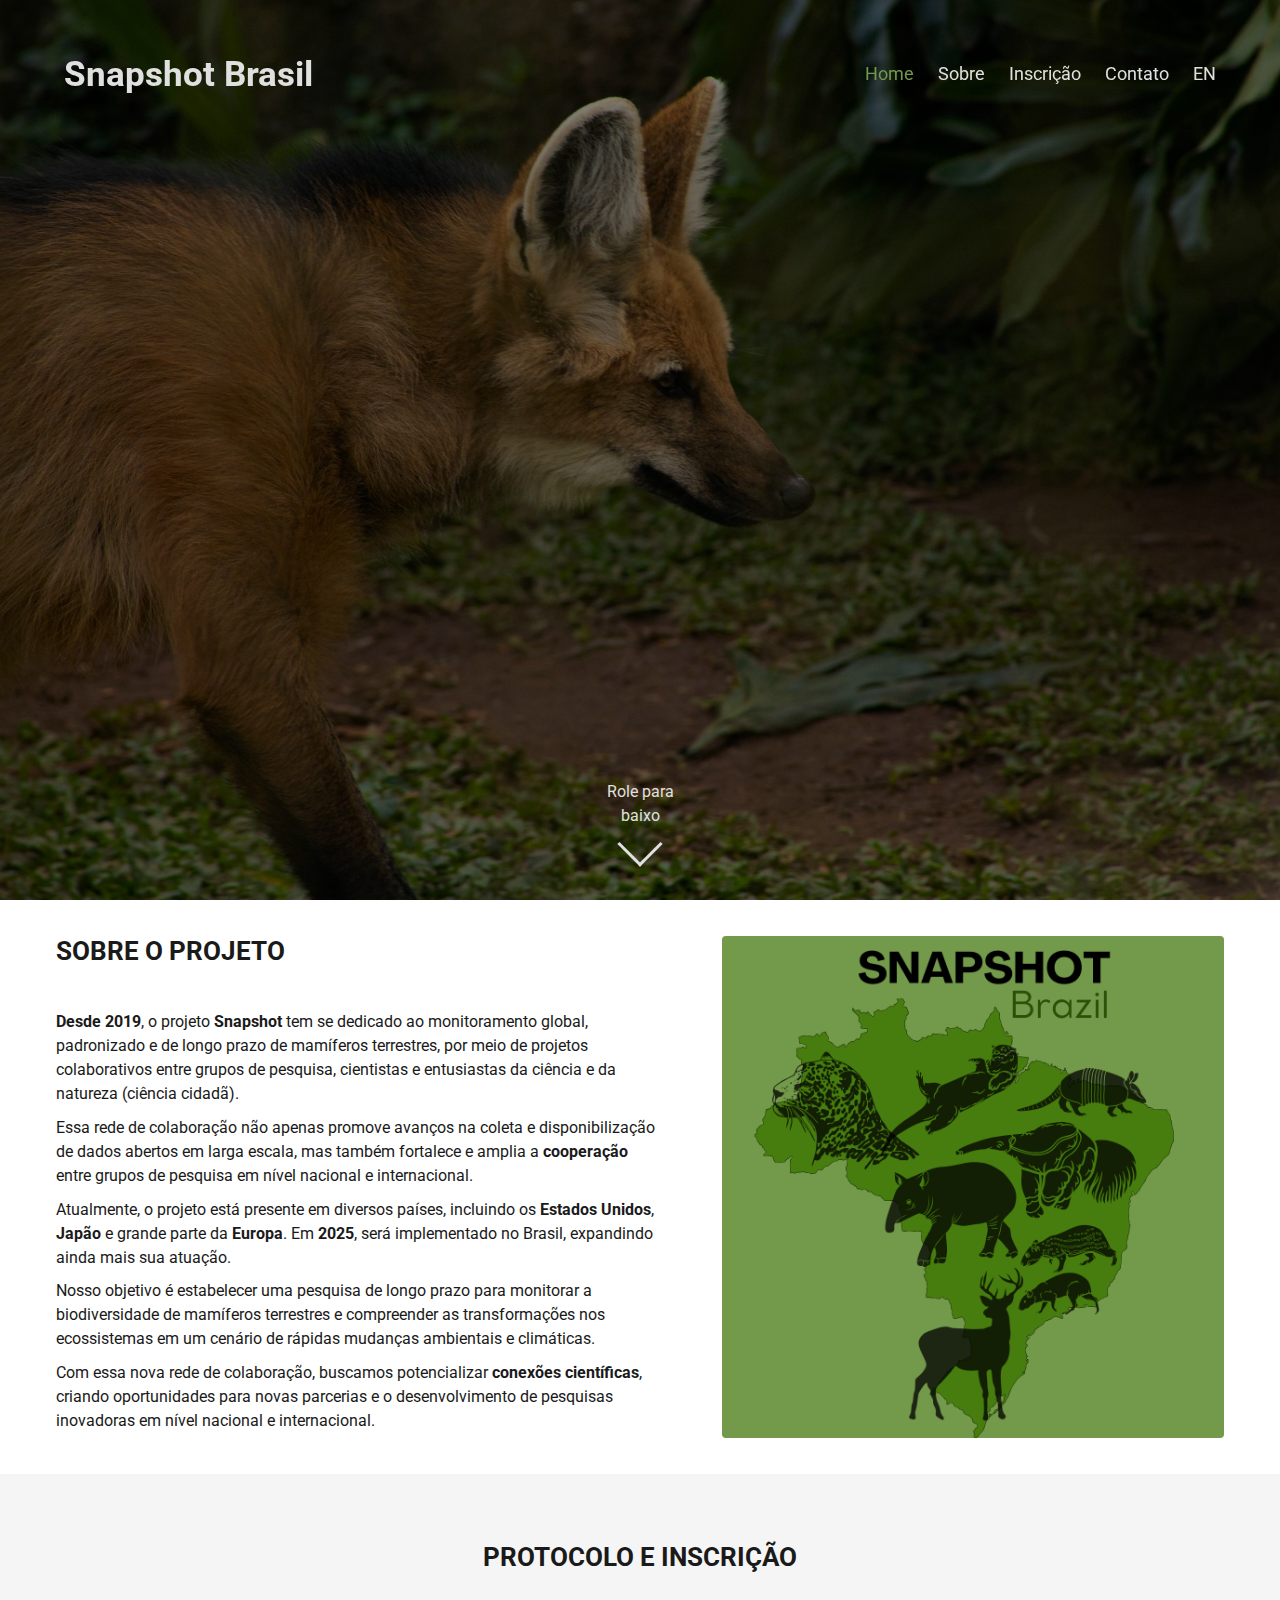
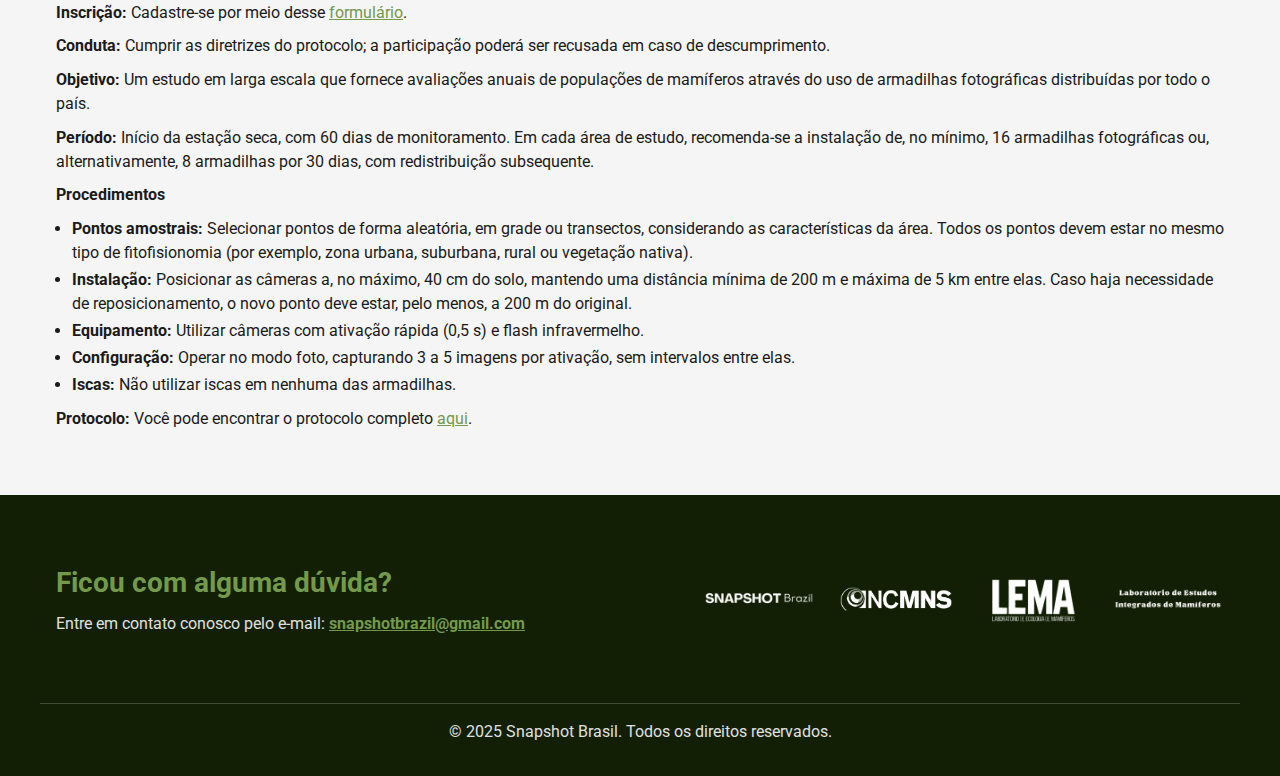
==== index.html @ 3afb4d17 "first commit" ====
<!DOCTYPE html>
<html lang="pt-br">
<head>
  <meta charset="UTF-8">
  <meta name="viewport" content="width=device-width, initial-scale=1.0">
  <link rel="stylesheet" href="style.css">
  <link rel="stylesheet" href="https://cdnjs.cloudflare.com/ajax/libs/font-awesome/6.0.0/css/all.min.css">
  <link rel="shortcut icon" href="images/favicon/favicon.ico" type="image/x-icon">
  <title>Snapshot Brasil</title>
</head>
<body>
  <header>
    <nav>
      <div class="nav-top">
        <h1>Snapshot Brasil</h1>
        <label for="nav-toggle" class="menu-toggle">
          <i class="fa-solid fa-bars"></i>
        </label>
      </div>
      <input type="checkbox" id="nav-toggle" class="nav-toggle-checkbox">
      <div class="dropdown-overlay"></div>
      <div class="menu">
        <a href="#home">Home</a>
        <a href="#about">Sobre</a>
        <a href="#signup">Inscrição</a>
        <!-- <a href="#gallery">Galeria</a> -->
        <a href="#footer">Contato</a>
        <a href="index_en.html">EN</a>
      </div>
    </nav>
  </header>

  <!-- Banner -->
  <section id="home">
    <a href="#about" class="scroll-down" aria-label="Scroll down to about section">
      <span class="text">Role para baixo</span>
      <span class="arrow"></span>
    </a>          
  </section>

  <!-- Mainly content -->
  <main>
    <!-- About -->
    <section id="about">
      <div class="about-container container">
        <div class="about-content">
          <h2>Sobre o projeto</h2>
          <div>
            <p>
              <strong>Desde 2019</strong>, o projeto <strong>Snapshot</strong> tem se dedicado ao monitoramento global, padronizado e de longo prazo de mamíferos terrestres, por meio de projetos colaborativos entre grupos de pesquisa, cientistas e entusiastas da ciência e da natureza (ciência cidadã).
            </p>
            <p>
              Essa rede de colaboração não apenas promove avanços na coleta e disponibilização de dados abertos em larga escala, mas também fortalece e amplia a <strong>cooperação</strong> entre grupos de pesquisa em nível nacional e internacional.
            </p>
            <p>
              Atualmente, o projeto está presente em diversos países, incluindo os <strong>Estados Unidos</strong>, <strong>Japão</strong> e grande parte da <strong>Europa</strong>. Em <strong>2025</strong>, será implementado no Brasil, expandindo ainda mais sua atuação.
            </p>
            <p>
              Nosso objetivo é estabelecer uma pesquisa de longo prazo para monitorar a biodiversidade de mamíferos terrestres e compreender as transformações nos ecossistemas em um cenário de rápidas mudanças ambientais e climáticas.
            </p>
            <p>
              Com essa nova rede de colaboração, buscamos potencializar <strong>conexões científicas</strong>, criando oportunidades para novas parcerias e o desenvolvimento de pesquisas inovadoras em nível nacional e internacional.
            </p>
          </div>
        </div>
        <div class="about-logo">
          <img src="images/logo.png" alt="Logo do Snapshot Brasil">
        </div>
      </div>
    </section>

    <!-- Signup -->
    <section id="signup">
      <div class="signup-container container">
        <h2>Protocolo e inscrição</h2>
        <div class="signup-content content">
          <p><strong>Inscrição:</strong> Cadastre-se por meio desse <a href="https://forms.gle/dPEEhrUv2pecX1sAA" target="_blank" rel="noopener noreferrer">formulário</a>.</p>
          <p><strong>Conduta:</strong> Cumprir as diretrizes do protocolo; a participação poderá ser recusada em caso de descumprimento.</p>
          <p><strong>Objetivo:</strong> Um estudo em larga escala que fornece avaliações anuais de populações de mamíferos através do uso de armadilhas fotográficas distribuídas por todo o país.</p>
          <p><strong>Período:</strong> Início da estação seca, com 60 dias de monitoramento. Em cada área de estudo, recomenda-se a instalação de, no mínimo, 16 armadilhas fotográficas ou, alternativamente, 8 armadilhas por 30 dias, com redistribuição subsequente.</p>
          <figure>
            <figcaption><strong>Procedimentos</strong></figcaption>
            <ul>
              <li><strong>Pontos amostrais:</strong> Selecionar pontos de forma aleatória, em grade ou transectos, considerando as características da área. Todos os pontos devem estar no mesmo tipo de fitofisionomia (por exemplo, zona urbana, suburbana, rural ou vegetação nativa).</li>
              <li><strong>Instalação:</strong> Posicionar as câmeras a, no máximo, 40 cm do solo, mantendo uma distância mínima de 200 m e máxima de 5 km entre elas. Caso haja necessidade de reposicionamento, o novo ponto deve estar, pelo menos, a 200 m do original.</li>
              <li><strong>Equipamento:</strong> Utilizar câmeras com ativação rápida (0,5 s) e flash infravermelho.</li>
              <li><strong>Configuração:</strong> Operar no modo foto, capturando 3 a 5 imagens por ativação, sem intervalos entre elas.</li>
              <li><strong>Iscas:</strong> Não utilizar iscas em nenhuma das armadilhas.</li>
            </ul>
          </figure>
          <p><strong>Protocolo:</strong> Você pode encontrar o protocolo completo <a href="protocol.html" target="_blank" rel="noopener noreferrer">aqui</a>.</p>
        </div>
      </div>
    </section>

    <!-- Gallery -->
    <!-- <section id="gallery">
      <div class="gallery-container container">
        <h2>Galeria</h2>
        <div class="gallery-content content">
          <div class="gallery-item">
            <img src="images/puma_camera_trap.jpeg" alt="Armadilha fotográfica - Puma">
            <span class="gallery-label">Puma</span>
          </div>
        </div>
      </div>
    </section> -->

    <footer id="footer">
      <div class="footer-content">
        <div class="footer-contact">
          <h2>Ficou com alguma dúvida?</h2>
          <p>
            Entre em contato conosco pelo e-mail:
            <a href="mailto:snapshotbrazil@gmail.com">snapshotbrazil@gmail.com</a>
          </p>
        </div>
        <div class="footer-logos">
          <img src="images/snapshot.png" alt="Snapshot Brasil">
          <img src="images/ncmns.png" alt="North Carolina Museum">
          <img src="images/lema.png" alt="Laboratório de Ecologia de Mamíferos">
          <img src="images/leim.png" alt="Laboratório de Estudos Integrados de Mamíferos">
        </div>
      </div>
      <div class="footer-copy container">
        <p>&copy; 2025 Snapshot Brasil. Todos os direitos reservados.</p>
      </div>
    </footer>
  </main>
  <script src="script.js"></script>
</body>
</html>
---- style.css ----
@import url('https://fonts.googleapis.com/css2?family=Roboto:ital,wght@0,100..900;1,100..900&display=swap');

/*=============================================================================
  VARIABLES & GLOBAL STYLES
=============================================================================*/
:root {
  /* Typography */
  --font: 'Roboto', 'Open Sans', sans-serif;
  --fs-base: 1rem;
  --fw-base: 400;
  --lh-base: 1.5;

  /* Colors (Brazil Forest Theme) */
  --bg-light: #fff;
  --bg-light-2: #f5f5f5;
  --bg-dark: #333;
  --text-dark: #1a1a1a;
  --text-muted: #e0e0e0;
  --forest-dark: #121F04;       /* Deep forest green */
  --forest-mid: #1F6B1F;        /* Mid-tone green */
  --forest-light: #73994B;      /* Lighter forest green */
  --accent: #A3C586;            /* Vibrant accent from nature */

  /* Semantic */
  --success: #10b981;
  --warning: #f59e0b;
  --error: #ef4444;
  --info: #3b82f6;

  /* Effects */
  --shadow: 0 0.25rem 0.375rem rgba(0, 0, 0, 0.1);
  --transition: 0.5s ease-in-out;
}

*, *::before, *::after {
  margin: 0;
  padding: 0;
  box-sizing: border-box;
  scroll-behavior: smooth;
  transition: var(--transition);
}

body {
  font: var(--fw-base) var(--fs-base)/var(--lh-base) var(--font);
  color: var(--text-dark);
  background: var(--bg-light);
}

/*=============================================================================
  HEADER & NAVIGATION (FULL-WIDTH)
=============================================================================*/

header {
  position: fixed;
  top: 0;
  left: 0;
  width: 100%;
  padding: 2rem;
  z-index: 1000;
  background: transparent; /* Adjust as needed */
}

header nav {
  padding: 1rem 2rem;
  display: flex;
  justify-content: space-between;
  align-items: center;
}

header h1,
header nav a {
  color: var(--text-muted);
  text-decoration: none;
}

header nav a.active {
  color: var(--forest-light);
}

header h1 {
  font-size: 2.2rem;
}

.menu {
  display: flex;
  gap: 1.5rem;
}

.menu a {
  font-size: 1.1rem;
}

header.scrolled {
  background: var(--forest-dark);
  box-shadow: var(--shadow);
  padding: 0 2rem;
}

header.scrolled nav {
  justify-content: space-around;
}

header.scrolled h1 {
  font-size: 1.6rem;
}

/* Hide mobile toggle elements on larger screens */
.nav-toggle-checkbox,
.menu-toggle {
  display: none;
}

/* Overlay for blur effect */
.dropdown-overlay {
  position: fixed;
  top: 0;
  left: 0;
  width: 100vw;
  height: 100vh;
  backdrop-filter: blur(0); /* No blur by default */
  background: rgba(0, 0, 0, 0); /* Transparent by default */
  z-index: 900; /* Below header but above main content */
  pointer-events: none; /* Allows clicks to pass through */
  transition: backdrop-filter 0.3s ease, background 0.3s ease;
}

/* Prevent content from hiding behind the fixed header */
.main-content {
  padding-top: 5rem;
}

/*=============================================================================
  HOME / BANNER SECTION (FULL-WIDTH)
=============================================================================*/
#home {
  position: relative;
  height: 100vh;
  background: linear-gradient(rgba(0,0,0,0.5), rgba(0,0,0,0.5)), url("images/banner.jpg");
  background-attachment: fixed;
  background-position: center;
  background-repeat: no-repeat;
  background-size: cover;
}

.scroll-down {
  position: absolute;
  bottom: 2rem;
  left: 50%;
  transform: translateX(-50%);
  text-decoration: none;
  display: flex;
  flex-direction: column;
  align-items: center;
  color: var(--text-muted);
  font-weight: light;
}

.scroll-down .arrow {
  display: block;
  width: 2rem;
  height: 2rem;
  border-bottom: 3px solid currentColor;
  border-right: 3px solid currentColor;
  transform: rotate(45deg);
  margin-bottom: 0.5rem;
  animation: scrollDown 2s infinite;
}

.scroll-down .text {
  font-size: 1rem;
  max-width: 4.5rem;
  text-align: center;
  animation: fadeText 2s infinite;
}

@keyframes scrollDown {
  0% {
    transform: translateY(0) rotate(45deg);
    opacity: 1;
  }
  50% {
    opacity: 0.5;
  }
  100% {
    transform: translateY(1rem) rotate(45deg);
    opacity: 0;
  }
}

@keyframes fadeText {
  0%, 100% { opacity: 1; }
  50% { opacity: 0.8; }
}


/*=============================================================================
  CONTAINED SECTIONS
=============================================================================*/
.container {
  padding: 2rem 1rem;
  max-width: 75rem; /* Approximately 1200px if 1rem=16px */
  margin: 0 auto;
}

.container h2 {
  font-size: 1.6rem;
  text-transform: uppercase;
  margin-bottom: 1.5rem;
}

.content {
  width: 100%;
}


/* Link styles */
a {
  color: var(--forest-light);
  font-size: 1rem;
}

/*=============================================================================
  ABOUT SECTION
=============================================================================*/
.about-container {
  display: flex;
  flex-wrap: wrap;
  align-items: center;
  gap: 4rem;
}

.about-content {
  flex: 1 1 25rem;
  display: flex;
  flex-direction: column;
  gap: 1rem;
}

.about-content p {
  line-height: var(--lh-base);
  margin-bottom: 0.6rem;
}

.about-logo {
  flex: 1 1 18.75rem;
  display: flex;
  justify-content: center;
}

.about-logo img {
  max-width: 100%;
  border-radius: 0.25rem;
}

/*=============================================================================
  SIGNUP SECTION
=============================================================================*/

#signup {
  padding: 2rem 0;
  background-color: var(--bg-light-2);
}

.signup-container {
  display: flex;
  flex-direction: column;
  align-items: center;  
}

.signup-content, .signup-content figure {
  display: flex;
  flex-direction: column;
  gap: 0.6rem;
}

.signup-content ul {
  display: flex;
  flex-direction: column;
  gap: 0.2rem;
  margin-left: 1rem;
  line-height: var(--lh-base);
}

/*=============================================================================
  GAlLERY SECTION
=============================================================================*/

/* Gallery Section Base */
#gallery {
  padding: 2rem 0;
  background-color: var(--bg-light);
}

/* Gallery Container */
.gallery-container {
  display: flex;
  flex-direction: column;
  align-items: center;
}

/* Grid Layout for Gallery Items */
.gallery-content {
  display: grid;
  grid-template-columns: repeat(3, 1fr);
  gap: 0.4rem;
}

/* Gallery Item Wrapper */
.gallery-item {
  position: relative;
  overflow: hidden;
  border-radius: 0.25rem;
}

/* Image Styling with Zoom and Darken on Hover */
.gallery-item img {
  display: block;
  width: 100%;
  transition: transform 0.3s ease, filter 0.3s ease;
}

/* Label styling */
.gallery-label {
  position: absolute;
  bottom: 0;
  left: 0;
  width: 100%;
  margin: 0 0 1rem 1rem;
  color: var(--text-muted);
  font-size: 1.2rem;
  font-weight: bold;
  opacity: 0;
  transform: translateY(-200%);
  transition: opacity 0.3s ease, transform 0.3s ease;
}

/* Hover Effects: Image zooms and darkens, label appears */
.gallery-item:hover img {
  transform: scale(1.1);
  filter: brightness(0.6); /* Lower brightness darkens the image */
}

.gallery-item:hover .gallery-label {
  opacity: 1;
  transform: translateY(0);
}


/*=============================================================================
  CONTACT SECTION
=============================================================================*/

/* #contact {
  padding: 4rem 2rem;
  background-color: var(--bg-light);
}

.contact-container {
  display: flex;
  flex-direction: column;
  align-items: center;
} */


/*=============================================================================
  FOOTER
=============================================================================*/
/* footer {
  padding: 2rem;
  text-align: center;
  background: var(--forest-dark);
  color: var(--text-muted);
} */

/* Footer Base */
footer {
  background: var(--forest-dark);
  color: var(--text-muted);
  padding: 2rem 0 0;
}

/* Footer Content Layout */
.footer-content {
  display: flex;
  /* flex-wrap: wrap; */
  justify-content: space-between;
  align-items: center;
  max-width: 75rem;
  margin: 0 auto 2rem;
  padding: 1rem;
}

/* Contact Section */
.footer-contact {
  flex: 1 1 0;
}

.footer-contact h2 {
  font-size: 1.75rem;
  margin-bottom: 0.5rem;
  color: var(--forest-light);
}

.footer-contact p {
  font-size: 1rem;
  line-height: var(--lh-base);
}

.footer-contact a {
  color: var(--forest-light);
  font-weight: bold;
  text-decoration: underline;
  transition: color 0.3s;
}

.footer-contact a:hover {
  color: var(--accent);
}

/* Logos Section */
.footer-logos {
  display: flex;
  gap: 1.5rem;
  align-items: center;
  justify-content: center;
  flex-wrap: wrap;
}

.footer-logos img {
  max-width: 7rem;
  filter: brightness(0) invert(1); /* Optional: Makes logos adapt to dark background */
  transition: filter 0.3s;
}

/* .footer-logos img:hover {
  filter: brightness(1);
} */

/* Copyright */
.footer-copy {
  max-width: 75rem;
  margin: 0 auto;
  border-top: 1px solid rgba(255, 255, 255, 0.2);
  padding-top: 1rem;
  text-align: center;
}


/*=============================================================================
  RESPONSIVE DESIGN
=============================================================================*/

@media (max-width: 1024px) {
  .container {
    padding: 2rem 1rem;
  }

  /* ABOUT */
  #about {
    padding: 1rem 0;
  }

  .about-container {
    flex-direction: column;
    align-items: center;
    gap: 0.4rem;
  }

  .about-logo {
    max-width: 20rem;
  }

  /* FOOTER */
  .footer-content {
    flex-direction: column;
    gap: 1rem;
  }

  /* Logos Section */
  .footer-logos {
    gap: 1rem;
  }

  .footer-logos img {
    max-width: 8rem;
  }
}

@media (max-width: 860px) {
  /* Existing styles remain unchanged up to the overlay section */

  /* Top row: logo and bars icon side by side */
  .nav-top {
    width: 100%;
    display: flex;
    justify-content: space-between;
    align-items: center;
  }

  header nav {
    flex-direction: column;
    align-items: stretch;
    padding: .6rem 0;
  }

  header h1 {
    font-size: 1.8rem;
  }

  header.scrolled h1 {
    font-size: 1.4rem;
  }
  
  /* Show the hamburger icon on mobile */
  .menu-toggle {
    display: block;
    font-size: 1.8rem;
    cursor: pointer;
    color: var(--text-muted);
  }
  
  /* Animate dropdown menu from top to bottom */
  .menu {
    flex-direction: column;
    width: 100%;
    gap: 0;
    overflow: hidden;
    max-height: 0;
    opacity: 0;
    transform: translateY(-20px);
    transition: opacity 0.3s ease, transform 0.3s ease, max-height 0.3s ease;
  }
  
  .menu a {
    padding: 1rem;
    border-top: 1px solid rgba(255, 255, 255, 0.1);
  }
  
  /* When the checkbox is checked, expand the menu */
  .nav-toggle-checkbox:checked ~ .menu {
    opacity: 1;
    margin-top: 1rem;
    transform: translateY(0);
    max-height: 500px; /* sufficiently large to show all items */
  }
  
  @keyframes fadeIn {
    from { opacity: 0; }
    to   { opacity: 1; }
  }

  /* Remaining media query styles (e.g., gallery, footer) remain unchanged */

  .container {
    padding: 1.2rem 0.8rem;
  }

  .container h2 {
    text-align: center;
  }

  /* GALLERY */

  #gallery {
    background-color: var(--bg-light);
  }

  .gallery-container {
    margin: 1rem 0;
  }

  .gallery-content {
    grid-template-columns: repeat(2, 1fr);
  }

  .gallery-item {
    max-width: 100%;
  }

  /* FOOTER */
  .footer-content {
    flex-direction: column;
    gap: 1rem;
  }

  /* Logos Section */
  .footer-logos {
    gap: 1rem;
  }

  .footer-logos img {
    max-width: 6rem;
  }
}
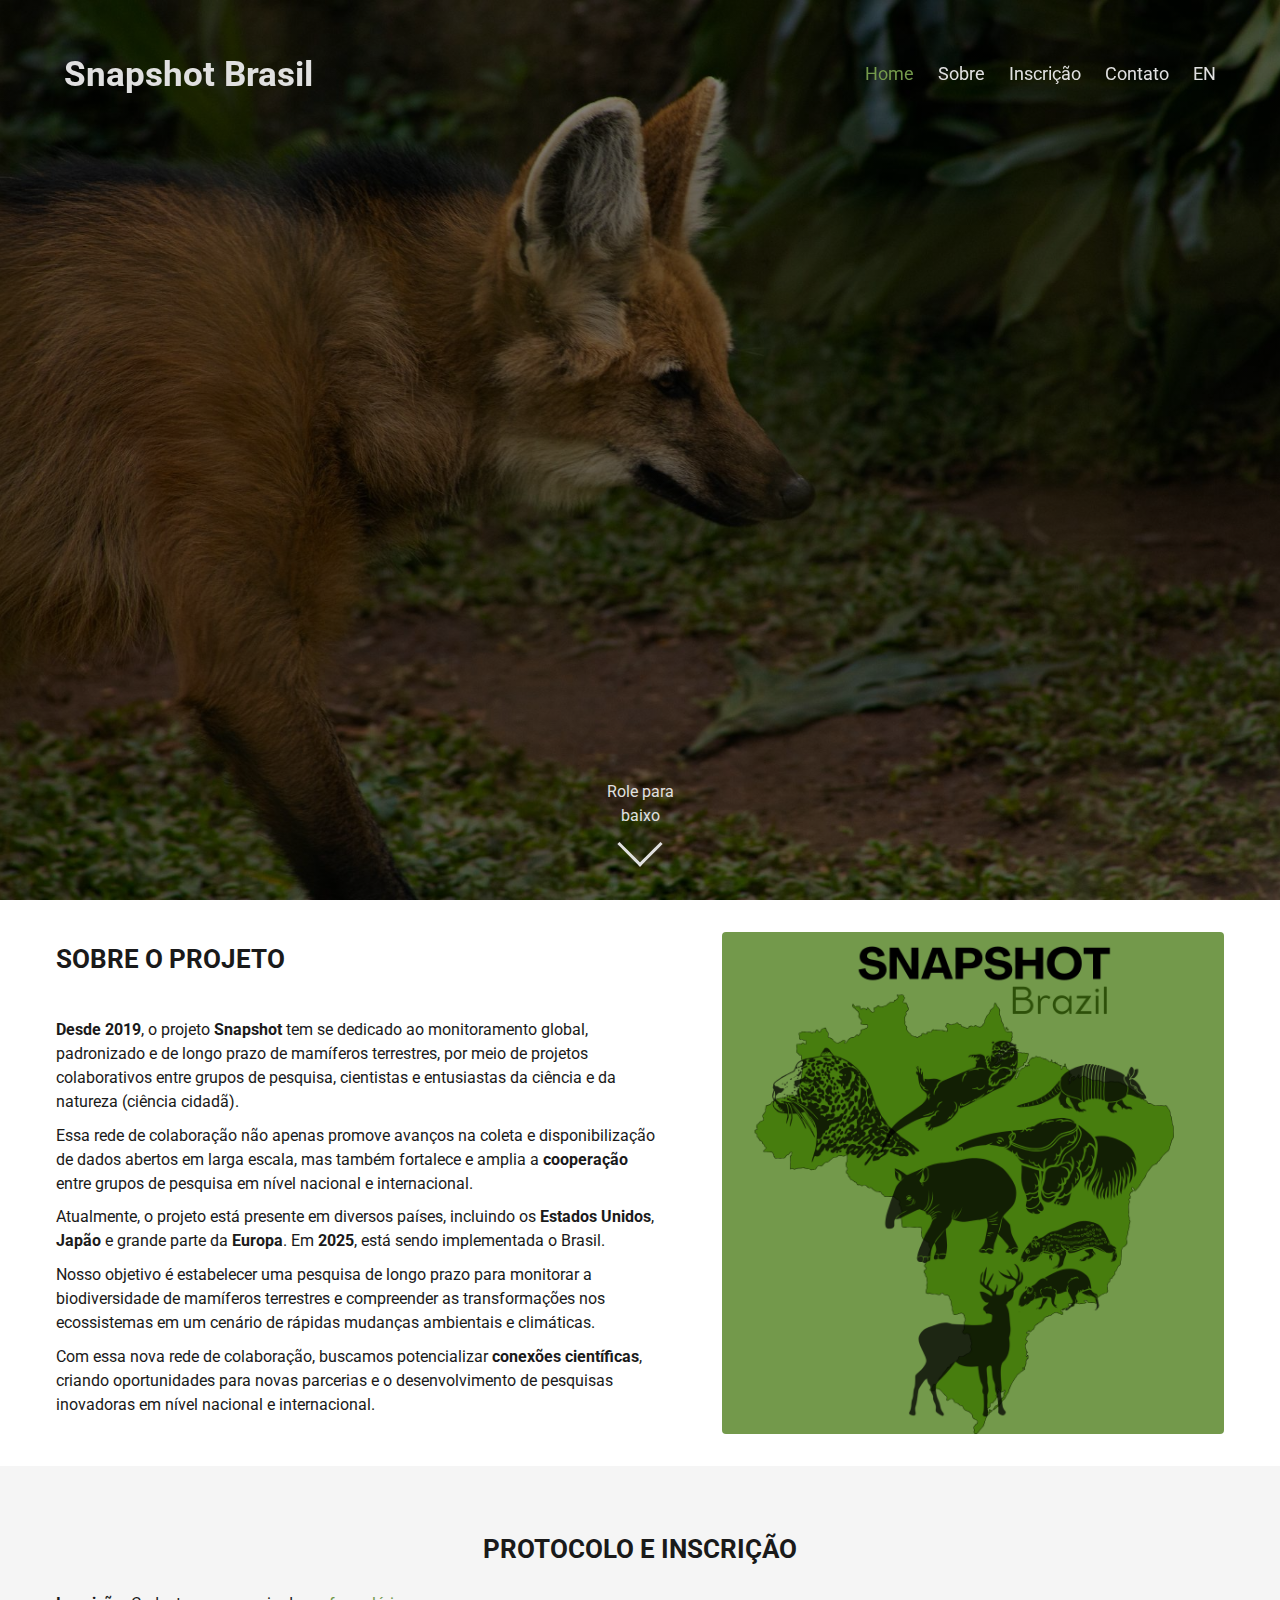
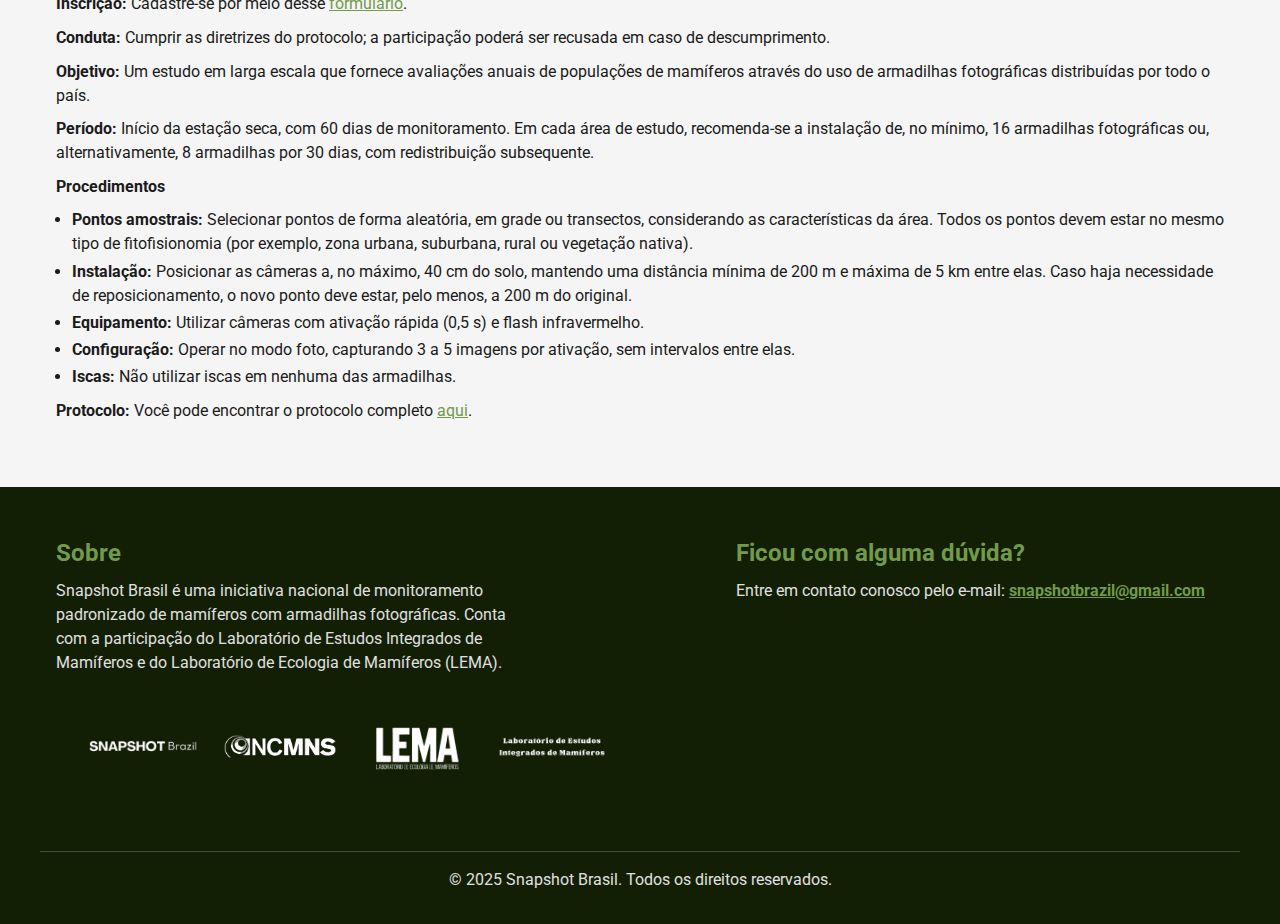
==== commit 3b49bf4d: "Adding the about section on the footer" ====
--- a/index.html
+++ b/index.html
@@ -53,7 +53,7 @@
               Essa rede de colaboração não apenas promove avanços na coleta e disponibilização de dados abertos em larga escala, mas também fortalece e amplia a <strong>cooperação</strong> entre grupos de pesquisa em nível nacional e internacional.
             </p>
             <p>
-              Atualmente, o projeto está presente em diversos países, incluindo os <strong>Estados Unidos</strong>, <strong>Japão</strong> e grande parte da <strong>Europa</strong>. Em <strong>2025</strong>, será implementado no Brasil, expandindo ainda mais sua atuação.
+              Atualmente, o projeto está presente em diversos países, incluindo os <strong>Estados Unidos</strong>, <strong>Japão</strong> e grande parte da <strong>Europa</strong>. Em <strong>2025</strong>, está sendo implementada o Brasil.
             </p>
             <p>
               Nosso objetivo é estabelecer uma pesquisa de longo prazo para monitorar a biodiversidade de mamíferos terrestres e compreender as transformações nos ecossistemas em um cenário de rápidas mudanças ambientais e climáticas.
@@ -108,18 +108,24 @@
 
     <footer id="footer">
       <div class="footer-content">
+        <div class="footer-info">
+          <div class="footer-about">
+            <h2>Sobre</h2>
+            <p>Snapshot Brasil é uma iniciativa nacional de monitoramento padronizado de mamíferos com armadilhas fotográficas. Conta com a participação do Laboratório de Estudos Integrados de Mamíferos e do Laboratório de Ecologia de Mamíferos (LEMA).</p>
+          </div>
+          <div class="footer-logos">
+            <img src="images/snapshot.png" alt="Snapshot Brasil">
+            <img src="images/ncmns.png" alt="North Carolina Museum">
+            <img src="images/lema.png" alt="Laboratório de Ecologia de Mamíferos">
+            <img src="images/leim.png" alt="Laboratório de Estudos Integrados de Mamíferos">
+          </div>
+        </div>
         <div class="footer-contact">
           <h2>Ficou com alguma dúvida?</h2>
           <p>
             Entre em contato conosco pelo e-mail:
             <a href="mailto:snapshotbrazil@gmail.com">snapshotbrazil@gmail.com</a>
           </p>
-        </div>
-        <div class="footer-logos">
-          <img src="images/snapshot.png" alt="Snapshot Brasil">
-          <img src="images/ncmns.png" alt="North Carolina Museum">
-          <img src="images/lema.png" alt="Laboratório de Ecologia de Mamíferos">
-          <img src="images/leim.png" alt="Laboratório de Estudos Integrados de Mamíferos">
         </div>
       </div>
       <div class="footer-copy container">
--- a/style.css
+++ b/style.css
@@ -382,21 +382,41 @@
 /* Footer Content Layout */
 .footer-content {
   display: flex;
-  /* flex-wrap: wrap; */
   justify-content: space-between;
-  align-items: center;
   max-width: 75rem;
   margin: 0 auto 2rem;
   padding: 1rem;
+  gap: 6rem;
+}
+
+/* Info Section */
+.footer-info {
+  flex: 0 0 50%;
+  display: flex;
+  flex-direction: column;
+  gap: 1rem;
+}
+
+.footer-info .footer-about {
+  flex: 1 1 auto;
+  display: flex;
+  flex-direction: column;
+  width: 80%;
+}
+
+.footer-info .footer-about h2 {
+  font-size: 1.5rem;
+  margin-bottom: 0.5rem;
+  color: var(--forest-light);
 }
 
 /* Contact Section */
 .footer-contact {
-  flex: 1 1 0;
+  flex: 1 1 50%;
 }
 
 .footer-contact h2 {
-  font-size: 1.75rem;
+  font-size: 1.5rem;
   margin-bottom: 0.5rem;
   color: var(--forest-light);
 }
@@ -474,6 +494,10 @@
   .footer-content {
     flex-direction: column;
     gap: 1rem;
+  }
+
+  .footer-info .footer-about {
+    width: 100%;
   }
 
   /* Logos Section */
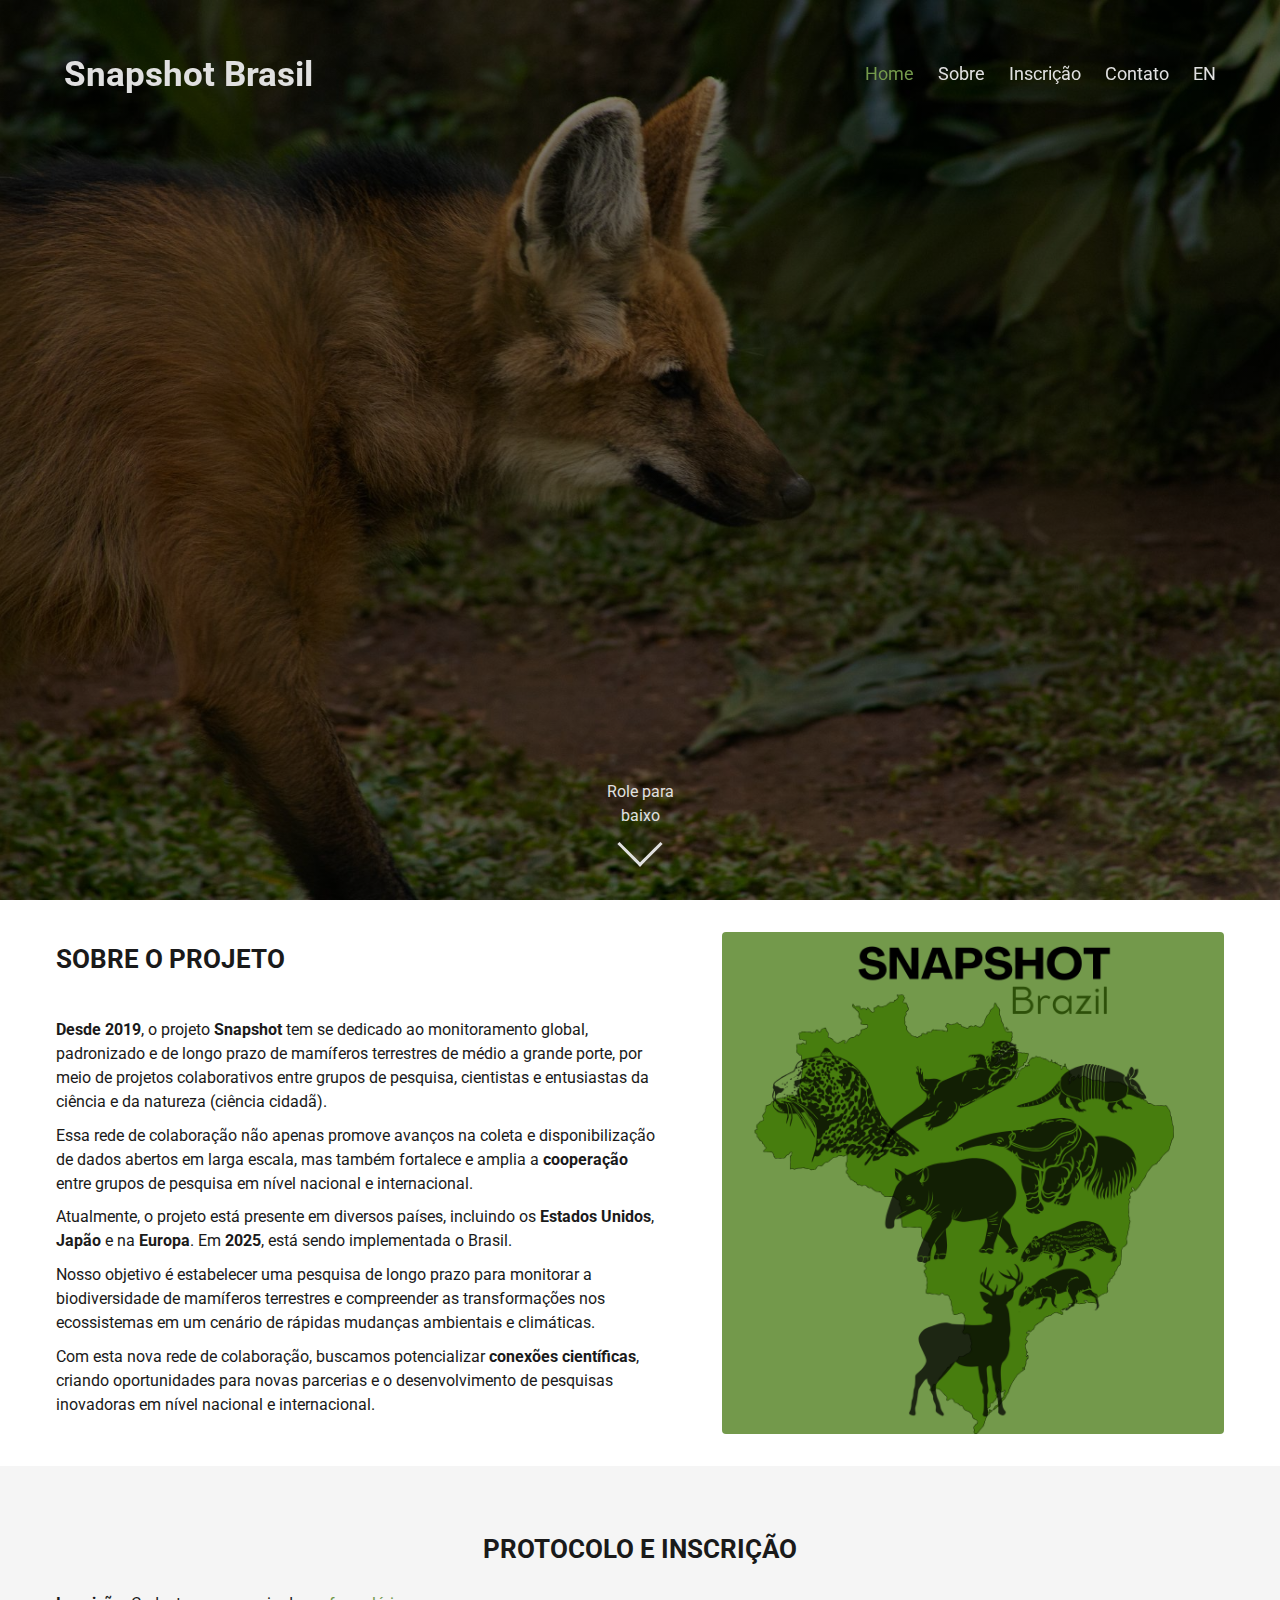
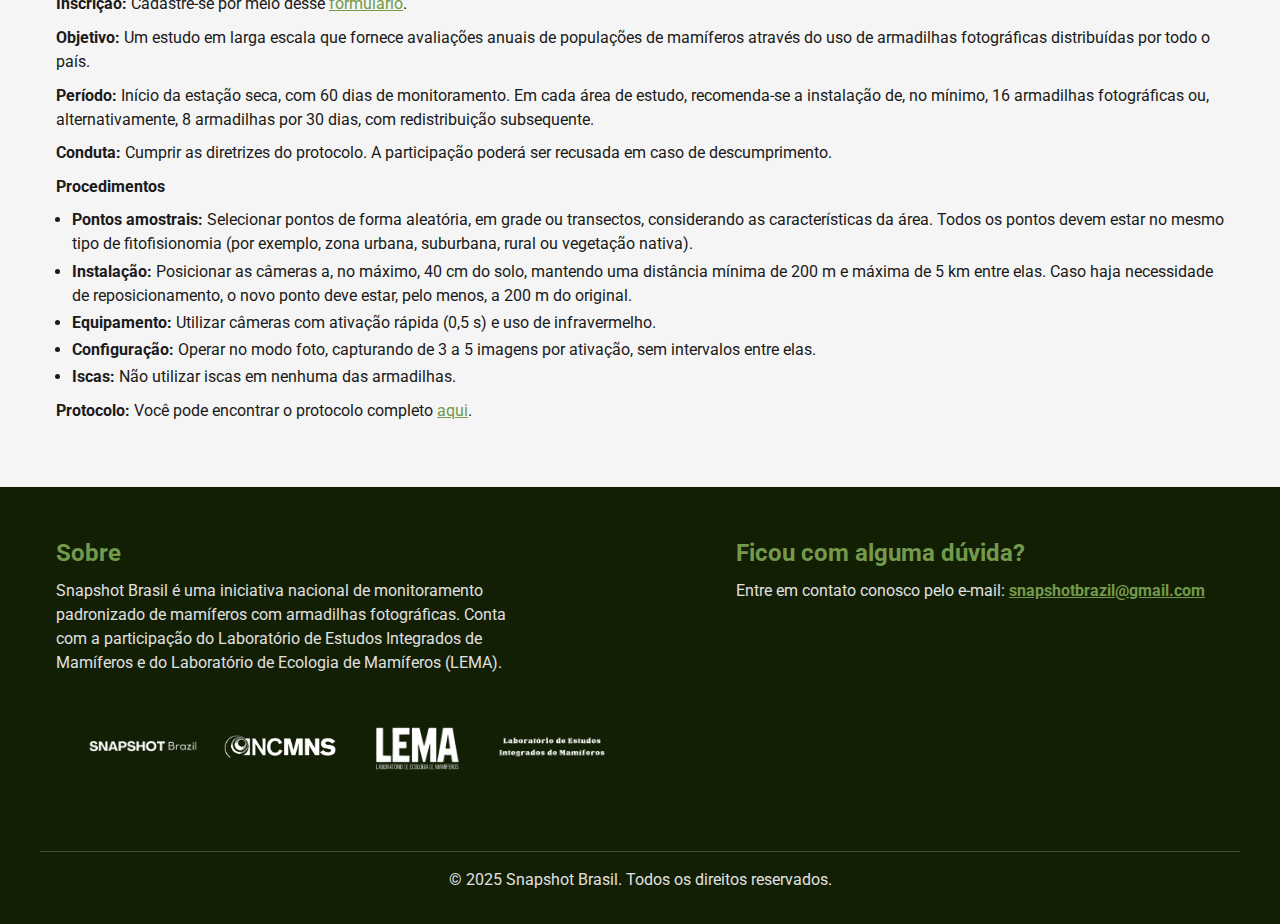
==== commit da1c98c5: "Update index.html" ====
--- a/index.html
+++ b/index.html
@@ -47,19 +47,19 @@
           <h2>Sobre o projeto</h2>
           <div>
             <p>
-              <strong>Desde 2019</strong>, o projeto <strong>Snapshot</strong> tem se dedicado ao monitoramento global, padronizado e de longo prazo de mamíferos terrestres, por meio de projetos colaborativos entre grupos de pesquisa, cientistas e entusiastas da ciência e da natureza (ciência cidadã).
+              <strong>Desde 2019</strong>, o projeto <strong>Snapshot</strong> tem se dedicado ao monitoramento global, padronizado e de longo prazo de mamíferos terrestres de médio a grande porte, por meio de projetos colaborativos entre grupos de pesquisa, cientistas e entusiastas da ciência e da natureza (ciência cidadã).
             </p>
             <p>
               Essa rede de colaboração não apenas promove avanços na coleta e disponibilização de dados abertos em larga escala, mas também fortalece e amplia a <strong>cooperação</strong> entre grupos de pesquisa em nível nacional e internacional.
             </p>
             <p>
-              Atualmente, o projeto está presente em diversos países, incluindo os <strong>Estados Unidos</strong>, <strong>Japão</strong> e grande parte da <strong>Europa</strong>. Em <strong>2025</strong>, está sendo implementada o Brasil.
+              Atualmente, o projeto está presente em diversos países, incluindo os <strong>Estados Unidos</strong>, <strong>Japão</strong> e na <strong>Europa</strong>. Em <strong>2025</strong>, está sendo implementada o Brasil.
             </p>
             <p>
               Nosso objetivo é estabelecer uma pesquisa de longo prazo para monitorar a biodiversidade de mamíferos terrestres e compreender as transformações nos ecossistemas em um cenário de rápidas mudanças ambientais e climáticas.
             </p>
             <p>
-              Com essa nova rede de colaboração, buscamos potencializar <strong>conexões científicas</strong>, criando oportunidades para novas parcerias e o desenvolvimento de pesquisas inovadoras em nível nacional e internacional.
+              Com esta nova rede de colaboração, buscamos potencializar <strong>conexões científicas</strong>, criando oportunidades para novas parcerias e o desenvolvimento de pesquisas inovadoras em nível nacional e internacional.
             </p>
           </div>
         </div>
@@ -75,16 +75,16 @@
         <h2>Protocolo e inscrição</h2>
         <div class="signup-content content">
           <p><strong>Inscrição:</strong> Cadastre-se por meio desse <a href="https://forms.gle/dPEEhrUv2pecX1sAA" target="_blank" rel="noopener noreferrer">formulário</a>.</p>
-          <p><strong>Conduta:</strong> Cumprir as diretrizes do protocolo; a participação poderá ser recusada em caso de descumprimento.</p>
           <p><strong>Objetivo:</strong> Um estudo em larga escala que fornece avaliações anuais de populações de mamíferos através do uso de armadilhas fotográficas distribuídas por todo o país.</p>
           <p><strong>Período:</strong> Início da estação seca, com 60 dias de monitoramento. Em cada área de estudo, recomenda-se a instalação de, no mínimo, 16 armadilhas fotográficas ou, alternativamente, 8 armadilhas por 30 dias, com redistribuição subsequente.</p>
+          <p><strong>Conduta:</strong> Cumprir as diretrizes do protocolo. A participação poderá ser recusada em caso de descumprimento.</p>
           <figure>
             <figcaption><strong>Procedimentos</strong></figcaption>
             <ul>
               <li><strong>Pontos amostrais:</strong> Selecionar pontos de forma aleatória, em grade ou transectos, considerando as características da área. Todos os pontos devem estar no mesmo tipo de fitofisionomia (por exemplo, zona urbana, suburbana, rural ou vegetação nativa).</li>
               <li><strong>Instalação:</strong> Posicionar as câmeras a, no máximo, 40 cm do solo, mantendo uma distância mínima de 200 m e máxima de 5 km entre elas. Caso haja necessidade de reposicionamento, o novo ponto deve estar, pelo menos, a 200 m do original.</li>
-              <li><strong>Equipamento:</strong> Utilizar câmeras com ativação rápida (0,5 s) e flash infravermelho.</li>
-              <li><strong>Configuração:</strong> Operar no modo foto, capturando 3 a 5 imagens por ativação, sem intervalos entre elas.</li>
+              <li><strong>Equipamento:</strong> Utilizar câmeras com ativação rápida (0,5 s) e uso de infravermelho.</li>
+              <li><strong>Configuração:</strong> Operar no modo foto, capturando de 3 a 5 imagens por ativação, sem intervalos entre elas.</li>
               <li><strong>Iscas:</strong> Não utilizar iscas em nenhuma das armadilhas.</li>
             </ul>
           </figure>
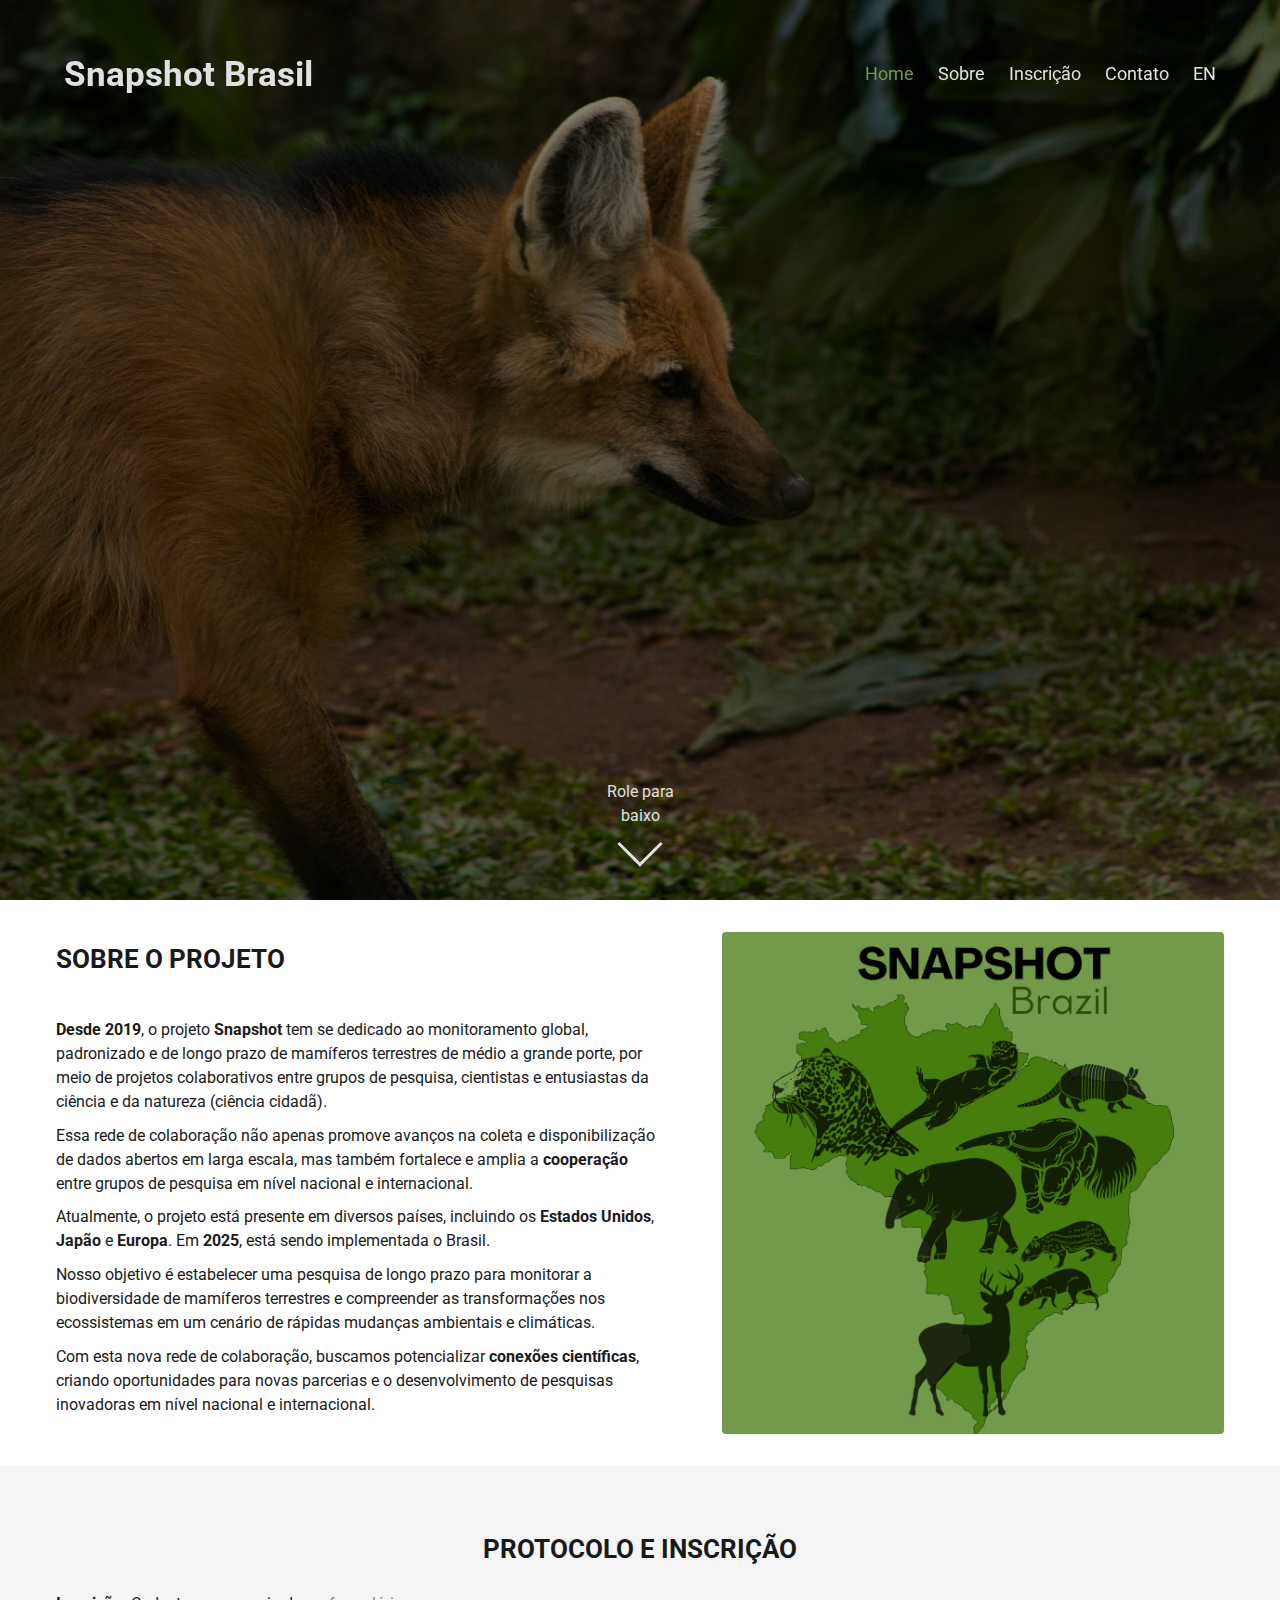
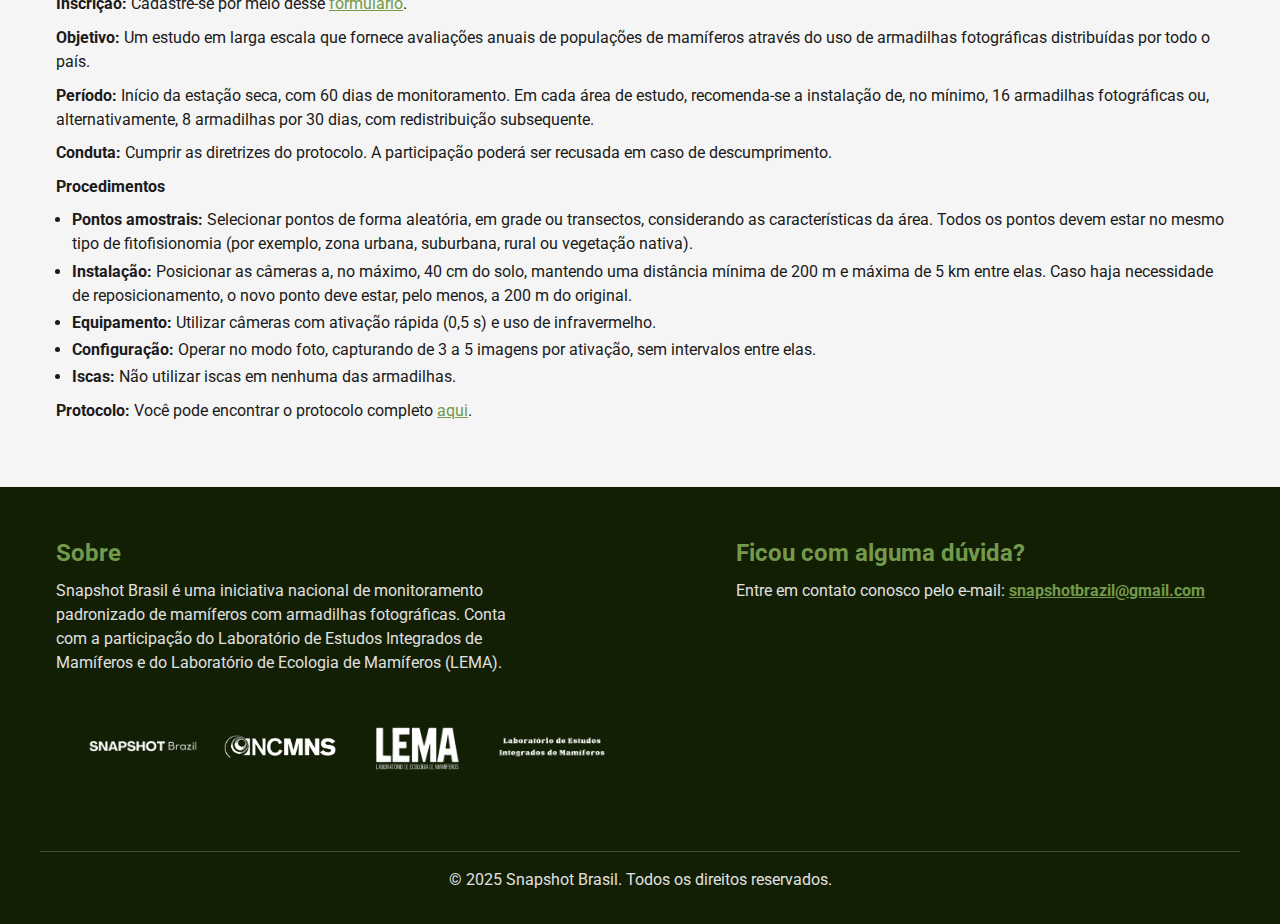
==== commit 5501b1a8: "Update index.html" ====
--- a/index.html
+++ b/index.html
@@ -53,7 +53,7 @@
               Essa rede de colaboração não apenas promove avanços na coleta e disponibilização de dados abertos em larga escala, mas também fortalece e amplia a <strong>cooperação</strong> entre grupos de pesquisa em nível nacional e internacional.
             </p>
             <p>
-              Atualmente, o projeto está presente em diversos países, incluindo os <strong>Estados Unidos</strong>, <strong>Japão</strong> e na <strong>Europa</strong>. Em <strong>2025</strong>, está sendo implementada o Brasil.
+              Atualmente, o projeto está presente em diversos países, incluindo os <strong>Estados Unidos</strong>, <strong>Japão</strong> e <strong>Europa</strong>. Em <strong>2025</strong>, está sendo implementada o Brasil.
             </p>
             <p>
               Nosso objetivo é estabelecer uma pesquisa de longo prazo para monitorar a biodiversidade de mamíferos terrestres e compreender as transformações nos ecossistemas em um cenário de rápidas mudanças ambientais e climáticas.
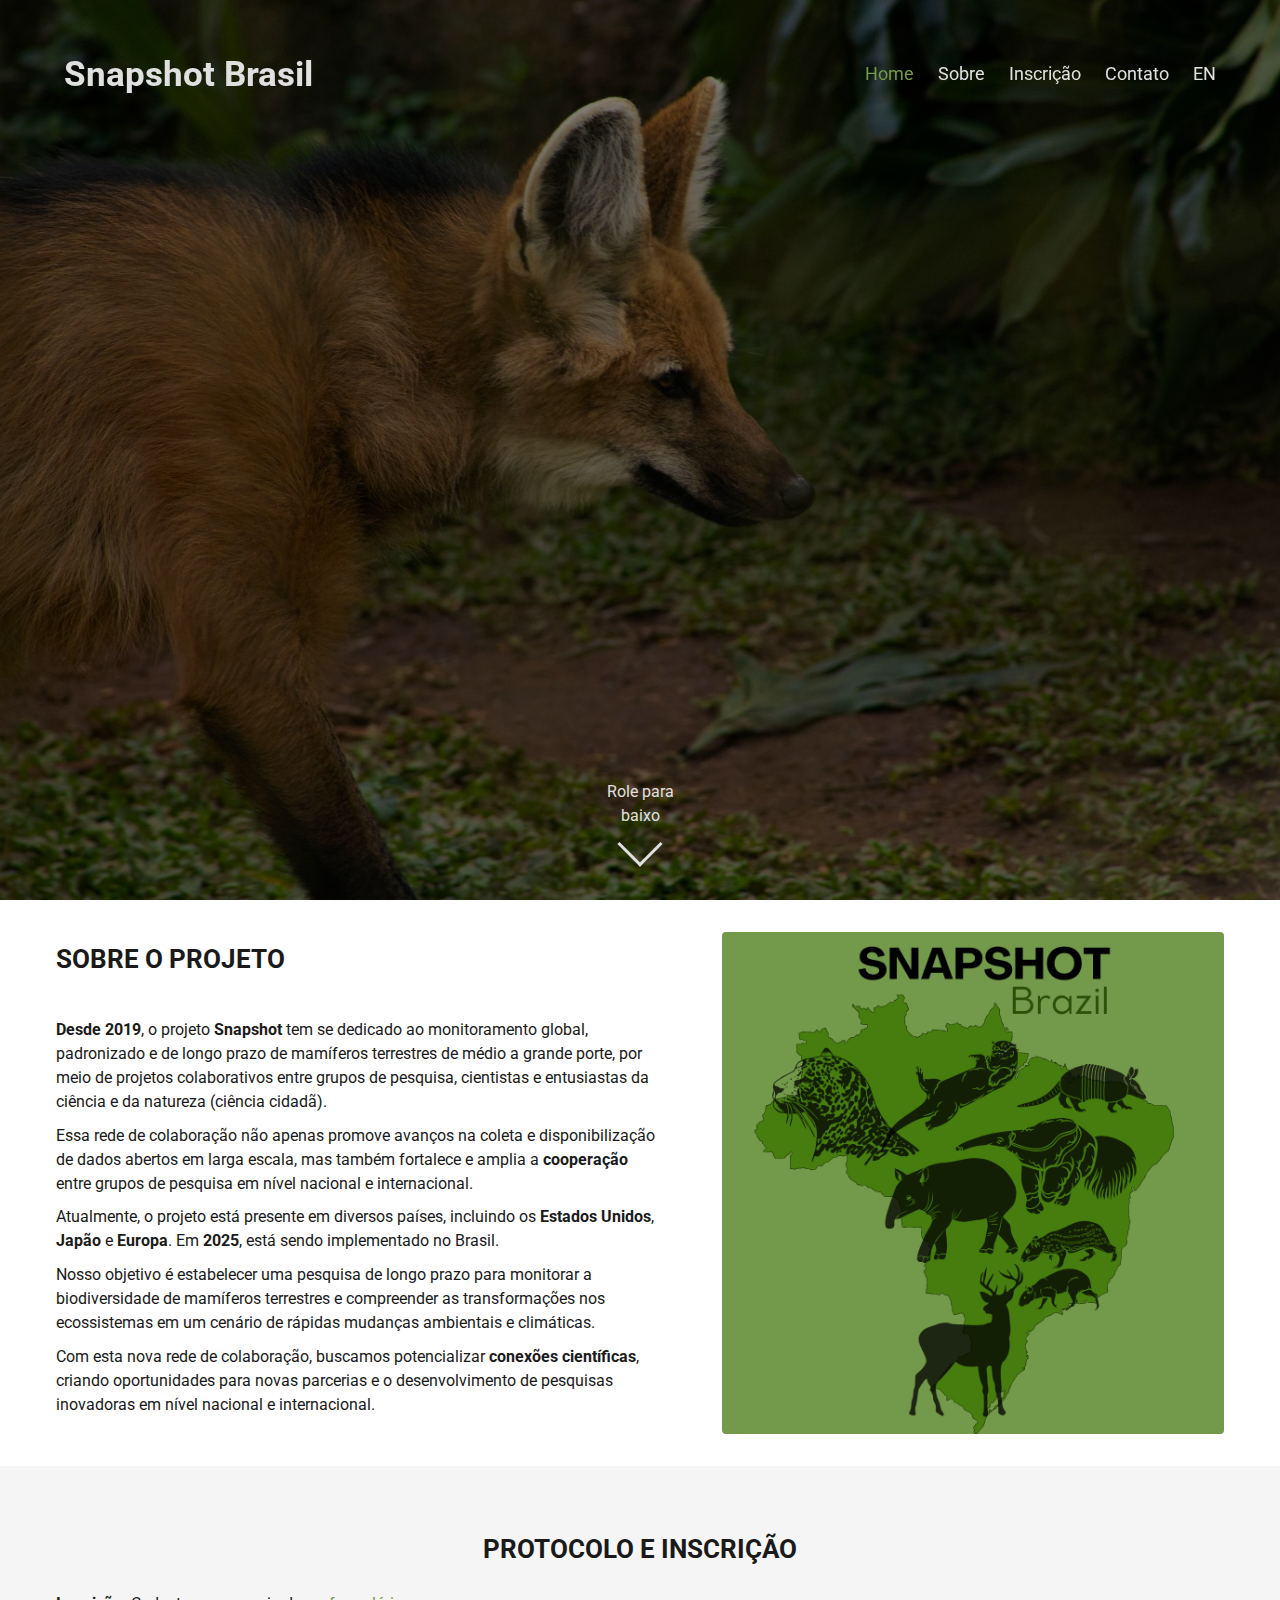
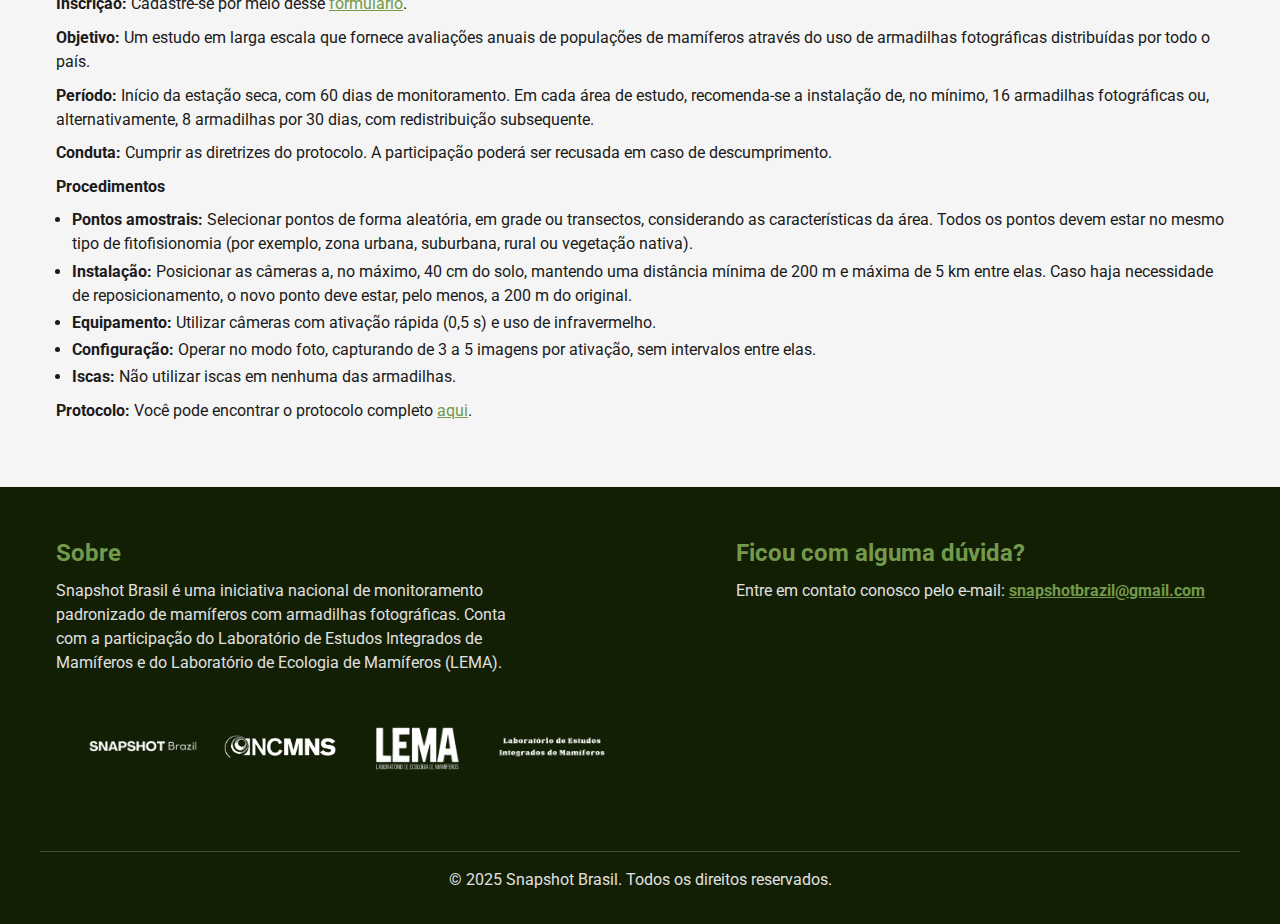
==== commit 0f754511: "Update index.html" ====
--- a/index.html
+++ b/index.html
@@ -53,7 +53,7 @@
               Essa rede de colaboração não apenas promove avanços na coleta e disponibilização de dados abertos em larga escala, mas também fortalece e amplia a <strong>cooperação</strong> entre grupos de pesquisa em nível nacional e internacional.
             </p>
             <p>
-              Atualmente, o projeto está presente em diversos países, incluindo os <strong>Estados Unidos</strong>, <strong>Japão</strong> e <strong>Europa</strong>. Em <strong>2025</strong>, está sendo implementada o Brasil.
+              Atualmente, o projeto está presente em diversos países, incluindo os <strong>Estados Unidos</strong>, <strong>Japão</strong> e <strong>Europa</strong>. Em <strong>2025</strong>, está sendo implementado no Brasil.
             </p>
             <p>
               Nosso objetivo é estabelecer uma pesquisa de longo prazo para monitorar a biodiversidade de mamíferos terrestres e compreender as transformações nos ecossistemas em um cenário de rápidas mudanças ambientais e climáticas.
